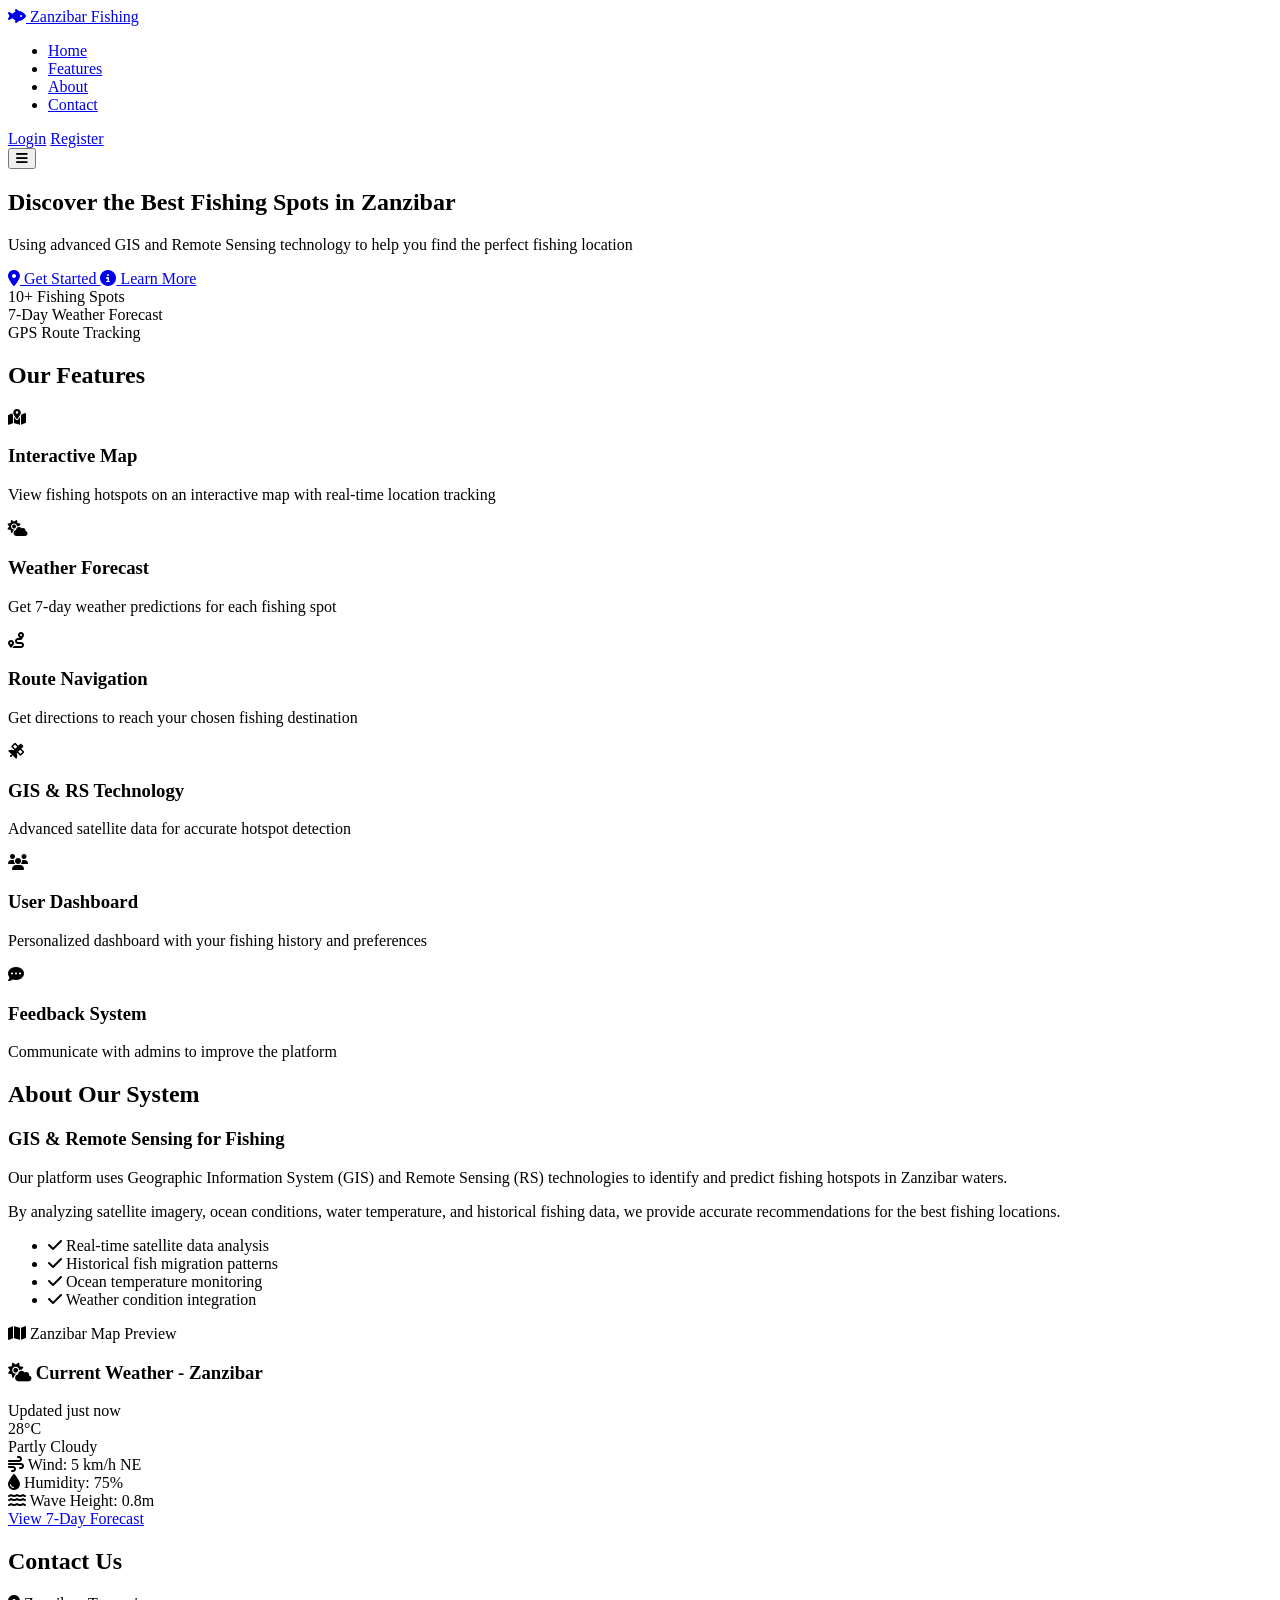
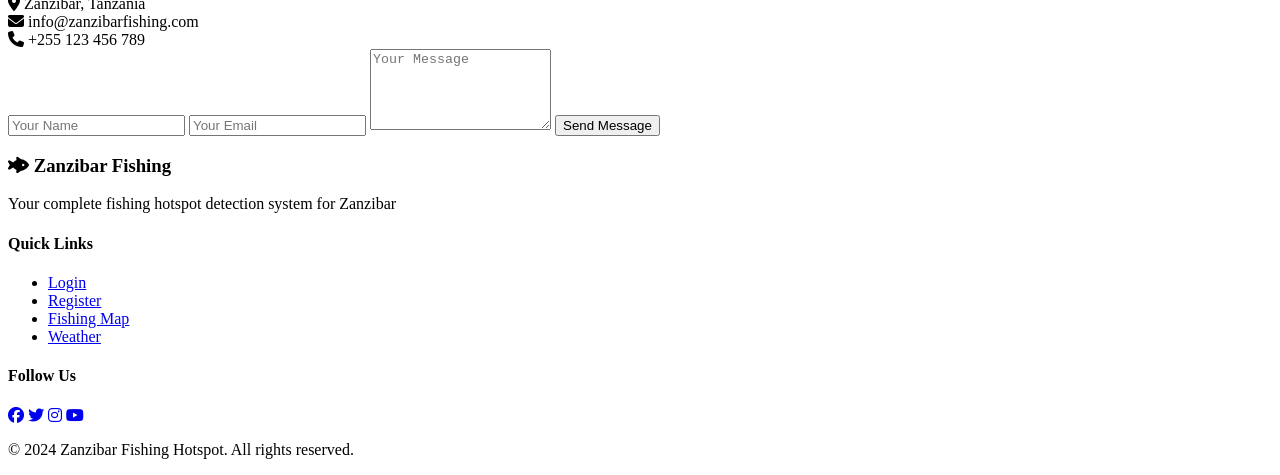
==== index.html @ f2b2fb96 "Add files via upload" ====
<!DOCTYPE html>
<html lang="en">
<head>
  <meta charset="UTF-8">
  <meta name="viewport" content="width=device-width, initial-scale=1.0">
  <meta name="description" content="Zanzibar Fishing Hotspot Detection System - Find the best fishing locations using GIS and Remote Sensing">
  <title>Zanzibar Fishing Hotspot - Find Your Perfect Fishing Spot</title>
  <link rel="stylesheet" href="css/style.css">
  <link rel="stylesheet" href="https://cdnjs.cloudflare.com/ajax/libs/font-awesome/6.4.0/css/all.min.css">
  <link rel="preconnect" href="https://fonts.googleapis.com">
  <link rel="preconnect" href="https://fonts.gstatic.com" crossorigin>
  <link href="https://fonts.googleapis.com/css2?family=Poppins:wght@300;400;500;600;700&display=swap" rel="stylesheet">
</head>
<body>
  <!-- Navigation -->
  <nav class="navbar">
    <div class="nav-container">
      <a href="/" class="logo">
        <i class="fas fa-fish-fins"></i>
        <span>Zanzibar Fishing</span>
      </a>
      <ul class="nav-links">
        <li><a href="#home">Home</a></li>
        <li><a href="#features">Features</a></li>
        <li><a href="#about">About</a></li>
        <li><a href="#contact">Contact</a></li>
      </ul>
      <div class="nav-auth">
        <a href="/login" class="btn btn-outline">Login</a>
        <a href="/register" class="btn btn-primary">Register</a>
      </div>
      <button class="mobile-menu-btn">
        <i class="fas fa-bars"></i>
      </button>
    </div>
  </nav>

  <!-- Hero Section -->
  <section id="home" class="hero">
    <div class="hero-overlay"></div>
    <div class="hero-content">
      <h1>Discover the Best Fishing Spots in Zanzibar</h1>
      <p>Using advanced GIS and Remote Sensing technology to help you find the perfect fishing location</p>
      <div class="hero-buttons">
        <a href="/register" class="btn btn-primary btn-lg">
          <i class="fas fa-map-marker-alt"></i> Get Started
        </a>
        <a href="#features" class="btn btn-outline btn-lg">
          <i class="fas fa-info-circle"></i> Learn More
        </a>
      </div>
      <div class="hero-stats">
        <div class="stat">
          <span class="stat-number">10+</span>
          <span class="stat-label">Fishing Spots</span>
        </div>
        <div class="stat">
          <span class="stat-number">7-Day</span>
          <span class="stat-label">Weather Forecast</span>
        </div>
        <div class="stat">
          <span class="stat-number">GPS</span>
          <span class="stat-label">Route Tracking</span>
        </div>
      </div>
    </div>
  </section>

  <!-- Features Section -->
  <section id="features" class="features">
    <div class="container">
      <h2 class="section-title">Our Features</h2>
      <div class="features-grid">
        <div class="feature-card">
          <div class="feature-icon">
            <i class="fas fa-map-marked-alt"></i>
          </div>
          <h3>Interactive Map</h3>
          <p>View fishing hotspots on an interactive map with real-time location tracking</p>
        </div>
        <div class="feature-card">
          <div class="feature-icon">
            <i class="fas fa-cloud-sun"></i>
          </div>
          <h3>Weather Forecast</h3>
          <p>Get 7-day weather predictions for each fishing spot</p>
        </div>
        <div class="feature-card">
          <div class="feature-icon">
            <i class="fas fa-route"></i>
          </div>
          <h3>Route Navigation</h3>
          <p>Get directions to reach your chosen fishing destination</p>
        </div>
        <div class="feature-card">
          <div class="feature-icon">
            <i class="fas fa-satellite"></i>
          </div>
          <h3>GIS & RS Technology</h3>
          <p>Advanced satellite data for accurate hotspot detection</p>
        </div>
        <div class="feature-card">
          <div class="feature-icon">
            <i class="fas fa-users"></i>
          </div>
          <h3>User Dashboard</h3>
          <p>Personalized dashboard with your fishing history and preferences</p>
        </div>
        <div class="feature-card">
          <div class="feature-icon">
            <i class="fas fa-comment-dots"></i>
          </div>
          <h3>Feedback System</h3>
          <p>Communicate with admins to improve the platform</p>
        </div>
      </div>
    </div>
  </section>

  <!-- About Section -->
  <section id="about" class="about">
    <div class="container">
      <h2 class="section-title">About Our System</h2>
      <div class="about-content">
        <div class="about-text">
          <h3>GIS & Remote Sensing for Fishing</h3>
          <p>Our platform uses Geographic Information System (GIS) and Remote Sensing (RS) technologies to identify and predict fishing hotspots in Zanzibar waters.</p>
          <p>By analyzing satellite imagery, ocean conditions, water temperature, and historical fishing data, we provide accurate recommendations for the best fishing locations.</p>
          <ul class="about-list">
            <li><i class="fas fa-check"></i> Real-time satellite data analysis</li>
            <li><i class="fas fa-check"></i> Historical fish migration patterns</li>
            <li><i class="fas fa-check"></i> Ocean temperature monitoring</li>
            <li><i class="fas fa-check"></i> Weather condition integration</li>
          </ul>
        </div>
        <div class="about-image">
          <div class="map-preview">
            <i class="fas fa-map"></i>
            <span>Zanzibar Map Preview</span>
          </div>
        </div>
      </div>
    </div>
  </section>

  <!-- Current Weather Widget -->
  <section class="weather-widget">
    <div class="container">
      <div class="weather-card">
        <div class="weather-header">
          <h3><i class="fas fa-cloud-sun"></i> Current Weather - Zanzibar</h3>
          <span class="weather-update">Updated just now</span>
        </div>
        <div class="weather-info">
          <div class="weather-main">
            <div class="temp">28°C</div>
            <div class="condition">Partly Cloudy</div>
          </div>
          <div class="weather-details">
            <div class="weather-item">
              <i class="fas fa-wind"></i>
              <span>Wind: 5 km/h NE</span>
            </div>
            <div class="weather-item">
              <i class="fas fa-tint"></i>
              <span>Humidity: 75%</span>
            </div>
            <div class="weather-item">
              <i class="fas fa-water"></i>
              <span>Wave Height: 0.8m</span>
            </div>
          </div>
        </div>
        <a href="/weather" class="btn btn-sm">View 7-Day Forecast</a>
      </div>
    </div>
  </section>

  <!-- Contact Section -->
  <section id="contact" class="contact">
    <div class="container">
      <h2 class="section-title">Contact Us</h2>
      <div class="contact-content">
        <div class="contact-info">
          <div class="contact-item">
            <i class="fas fa-map-marker-alt"></i>
            <span>Zanzibar, Tanzania</span>
          </div>
          <div class="contact-item">
            <i class="fas fa-envelope"></i>
            <span>info@zanzibarfishing.com</span>
          </div>
          <div class="contact-item">
            <i class="fas fa-phone"></i>
            <span>+255 123 456 789</span>
          </div>
        </div>
        <form class="contact-form" id="contactForm">
          <input type="text" placeholder="Your Name" required>
          <input type="email" placeholder="Your Email" required>
          <textarea placeholder="Your Message" rows="5" required></textarea>
          <button type="submit" class="btn btn-primary">Send Message</button>
        </form>
      </div>
    </div>
  </section>

  <!-- Footer -->
  <footer class="footer">
    <div class="container">
      <div class="footer-content">
        <div class="footer-brand">
          <h3><i class="fas fa-fish-fins"></i> Zanzibar Fishing</h3>
          <p>Your complete fishing hotspot detection system for Zanzibar</p>
        </div>
        <div class="footer-links">
          <h4>Quick Links</h4>
          <ul>
            <li><a href="/login">Login</a></li>
            <li><a href="/register">Register</a></li>
            <li><a href="/map">Fishing Map</a></li>
            <li><a href="/weather">Weather</a></li>
          </ul>
        </div>
        <div class="footer-social">
          <h4>Follow Us</h4>
          <div class="social-icons">
            <a href="#"><i class="fab fa-facebook"></i></a>
            <a href="#"><i class="fab fa-twitter"></i></a>
            <a href="#"><i class="fab fa-instagram"></i></a>
            <a href="#"><i class="fab fa-youtube"></i></a>
          </div>
        </div>
      </div>
      <div class="footer-bottom">
        <p>&copy; 2024 Zanzibar Fishing Hotspot. All rights reserved.</p>
      </div>
    </div>
  </footer>

  <script src="js/main.js"></script>
</body>
</html>
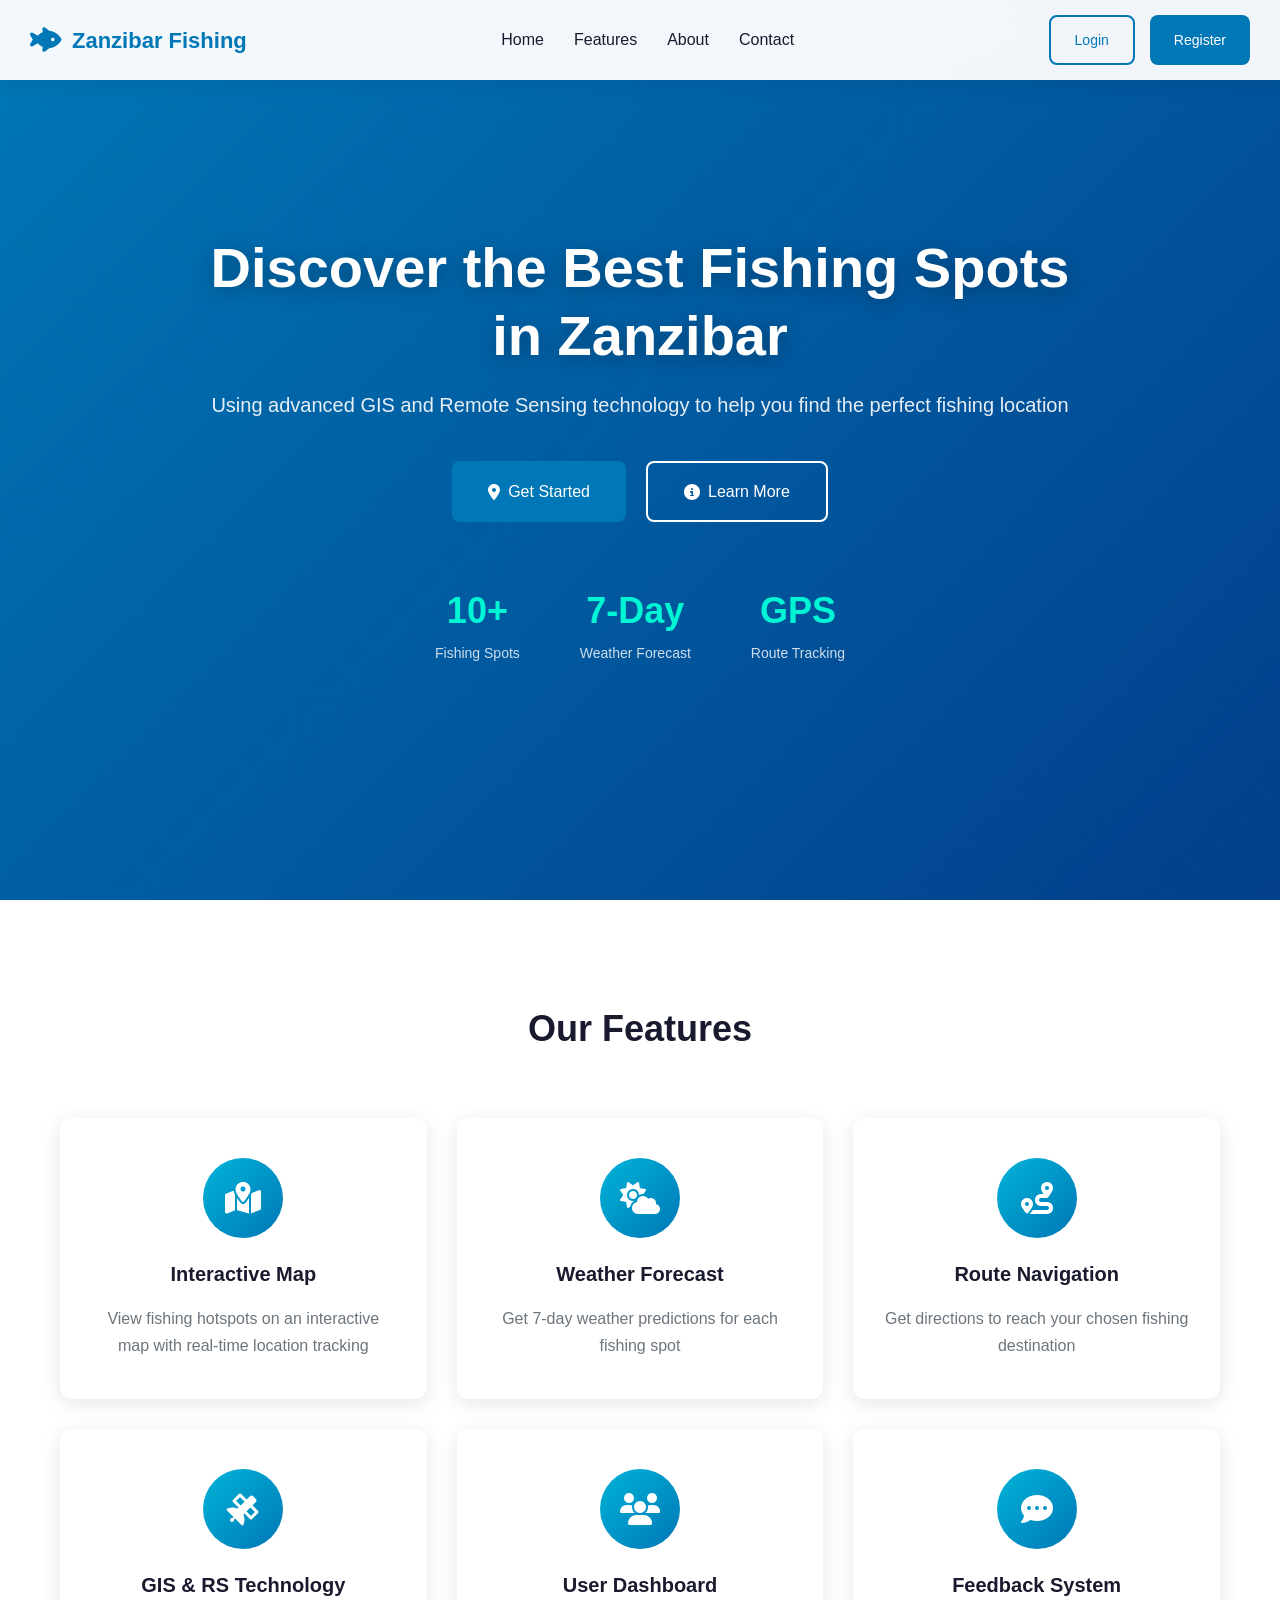
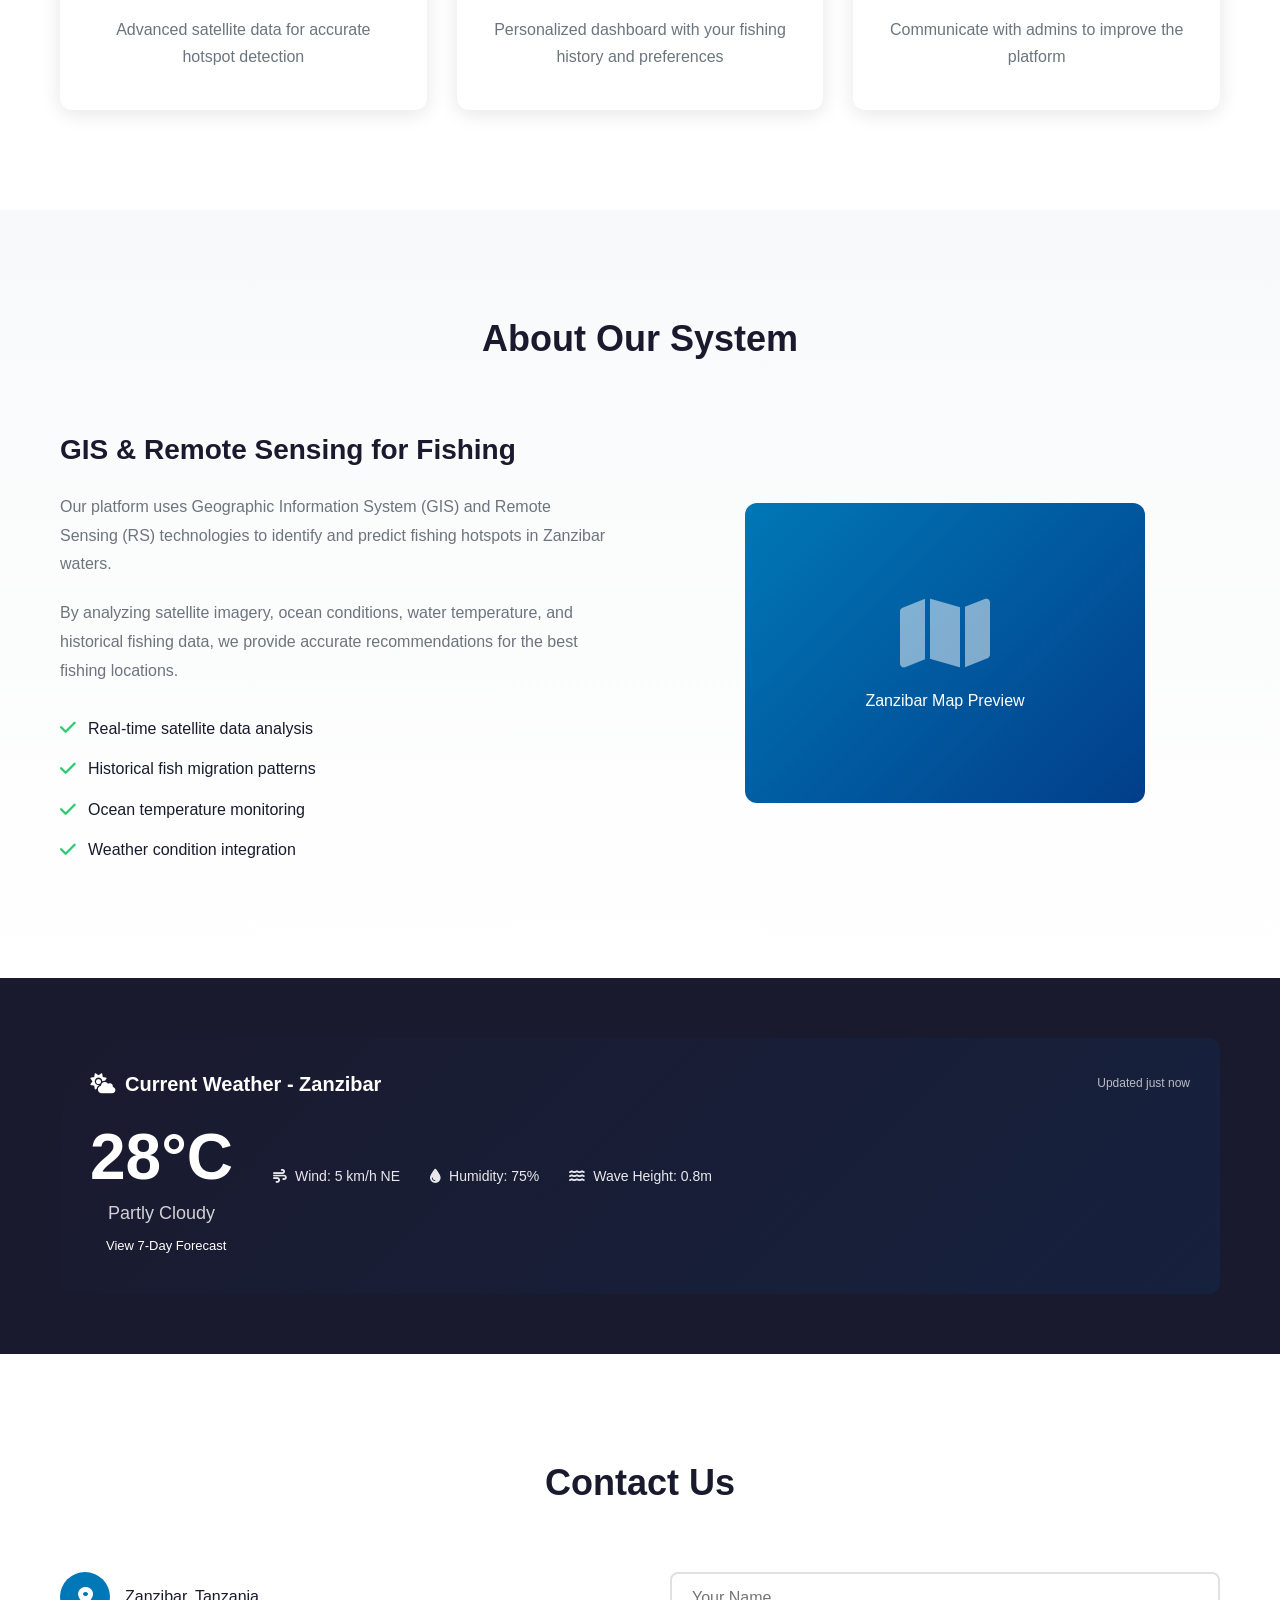
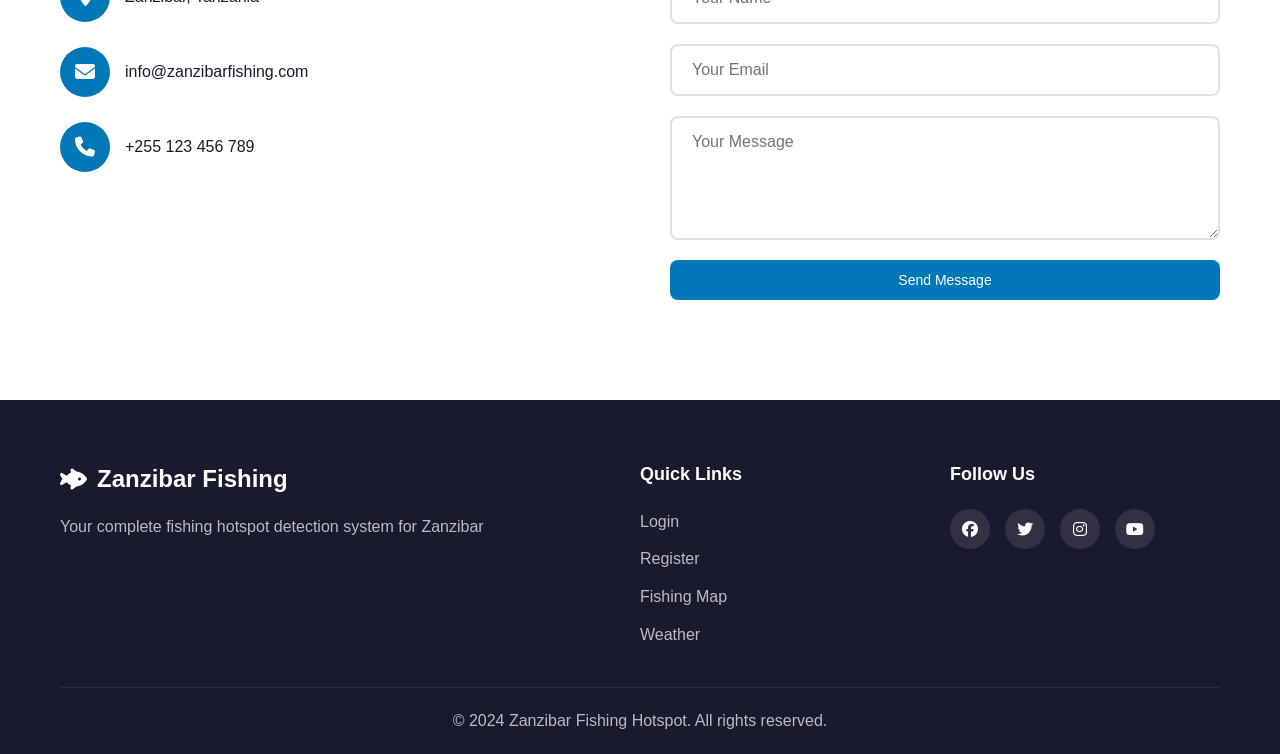
==== commit bbd6d0a2: "Fix HTML encoding issues in index.html" ====
--- a/index.html
+++ b/index.html
@@ -5,7 +5,7 @@
   <meta name="viewport" content="width=device-width, initial-scale=1.0">
   <meta name="description" content="Zanzibar Fishing Hotspot Detection System - Find the best fishing locations using GIS and Remote Sensing">
   <title>Zanzibar Fishing Hotspot - Find Your Perfect Fishing Spot</title>
-  <link rel="stylesheet" href="css/style.css">
+  <link rel="stylesheet" href="style.css">
   <link rel="stylesheet" href="https://cdnjs.cloudflare.com/ajax/libs/font-awesome/6.4.0/css/all.min.css">
   <link rel="preconnect" href="https://fonts.googleapis.com">
   <link rel="preconnect" href="https://fonts.gstatic.com" crossorigin>
@@ -240,4 +240,4 @@
 
   <script src="js/main.js"></script>
 </body>
-</html>+</html>
--- a/style.css
+++ b/style.css
@@ -0,0 +1,663 @@
+/* filepath: public/css/style.css */
+
+/* CSS Variables */
+:root {
+  --primary: #0077b6;
+  --primary-dark: #005f8a;
+  --primary-light: #00b4d8;
+  --secondary: #023e8a;
+  --accent: #00f5d4;
+  --success: #2ecc71;
+  --warning: #f39c12;
+  --danger: #e74c3c;
+  --dark: #1a1a2e;
+  --light: #f8f9fa;
+  --gray: #6c757d;
+  --white: #ffffff;
+  --shadow: 0 4px 20px rgba(0, 0, 0, 0.1);
+  --shadow-lg: 0 10px 40px rgba(0, 0, 0, 0.15);
+  --radius: 12px;
+  --radius-sm: 8px;
+  --transition: all 0.3s ease;
+}
+
+/* Reset & Base */
+* {
+  margin: 0;
+  padding: 0;
+  box-sizing: border-box;
+}
+
+html {
+  scroll-behavior: smooth;
+}
+
+body {
+  font-family: 'Poppins', sans-serif;
+  font-size: 16px;
+  line-height: 1.6;
+  color: var(--dark);
+  background: var(--light);
+  overflow-x: hidden;
+}
+
+a {
+  text-decoration: none;
+  color: inherit;
+}
+
+ul {
+  list-style: none;
+}
+
+img {
+  max-width: 100%;
+  height: auto;
+}
+
+/* Container */
+.container {
+  max-width: 1200px;
+  margin: 0 auto;
+  padding: 0 20px;
+}
+
+/* Buttons */
+.btn {
+  display: inline-flex;
+  align-items: center;
+  justify-content: center;
+  gap: 8px;
+  padding: 12px 24px;
+  border: none;
+  border-radius: var(--radius-sm);
+  font-size: 14px;
+  font-weight: 500;
+  cursor: pointer;
+  transition: var(--transition);
+}
+
+.btn-primary {
+  background: var(--primary);
+  color: var(--white);
+}
+
+.btn-primary:hover {
+  background: var(--primary-dark);
+  transform: translateY(-2px);
+  box-shadow: var(--shadow);
+}
+
+.btn-secondary {
+  background: var(--secondary);
+  color: var(--white);
+}
+
+.btn-outline {
+  background: transparent;
+  border: 2px solid var(--primary);
+  color: var(--primary);
+}
+
+.btn-outline:hover {
+  background: var(--primary);
+  color: var(--white);
+}
+
+.btn-sm {
+  padding: 8px 16px;
+  font-size: 13px;
+}
+
+.btn-lg {
+  padding: 16px 32px;
+  font-size: 16px;
+}
+
+.btn-block {
+  width: 100%;
+}
+
+/* Navbar */
+.navbar {
+  position: fixed;
+  top: 0;
+  left: 0;
+  right: 0;
+  z-index: 1000;
+  background: rgba(255, 255, 255, 0.95);
+  backdrop-filter: blur(10px);
+  box-shadow: 0 2px 20px rgba(0, 0, 0, 0.08);
+}
+
+.nav-container {
+  max-width: 1400px;
+  margin: 0 auto;
+  padding: 15px 30px;
+  display: flex;
+  align-items: center;
+  justify-content: space-between;
+}
+
+.logo {
+  display: flex;
+  align-items: center;
+  gap: 10px;
+  font-size: 22px;
+  font-weight: 700;
+  color: var(--primary);
+}
+
+.logo i {
+  font-size: 28px;
+}
+
+.nav-links {
+  display: flex;
+  gap: 30px;
+}
+
+.nav-links a {
+  font-weight: 500;
+  color: var(--dark);
+  transition: var(--transition);
+  position: relative;
+}
+
+.nav-links a::after {
+  content: '';
+  position: absolute;
+  bottom: -5px;
+  left: 0;
+  width: 0;
+  height: 2px;
+  background: var(--primary);
+  transition: var(--transition);
+}
+
+.nav-links a:hover::after {
+  width: 100%;
+}
+
+.nav-links a:hover {
+  color: var(--primary);
+}
+
+.nav-auth {
+  display: flex;
+  gap: 15px;
+}
+
+.mobile-menu-btn {
+  display: none;
+  background: none;
+  border: none;
+  font-size: 24px;
+  cursor: pointer;
+  color: var(--dark);
+}
+
+/* Hero Section */
+.hero {
+  position: relative;
+  min-height: 100vh;
+  display: flex;
+  align-items: center;
+  justify-content: center;
+  background: linear-gradient(135deg, #0077b6 0%, #023e8a 100%);
+  overflow: hidden;
+}
+
+.hero-overlay {
+  position: absolute;
+  inset: 0;
+  background: url('data:image/svg+xml,<svg xmlns="http://www.w3.org/2000/svg" viewBox="0 0 100 100"><circle cx="50" cy="50" r="40" fill="none" stroke="rgba(255,255,255,0.1)" stroke-width="0.5"/></svg>') repeat;
+  background-size: 50px 50px;
+  opacity: 0.3;
+}
+
+.hero-content {
+  position: relative;
+  text-align: center;
+  color: var(--white);
+  padding: 20px;
+  max-width: 900px;
+}
+
+.hero-content h1 {
+  font-size: 56px;
+  font-weight: 700;
+  margin-bottom: 20px;
+  line-height: 1.2;
+  text-shadow: 0 4px 20px rgba(0, 0, 0, 0.3);
+}
+
+.hero-content p {
+  font-size: 20px;
+  margin-bottom: 40px;
+  opacity: 0.9;
+}
+
+.hero-buttons {
+  display: flex;
+  gap: 20px;
+  justify-content: center;
+  flex-wrap: wrap;
+  margin-bottom: 60px;
+}
+
+.hero-buttons .btn {
+  padding: 16px 36px;
+  font-size: 16px;
+}
+
+.hero-buttons .btn-outline {
+  border-color: var(--white);
+  color: var(--white);
+}
+
+.hero-buttons .btn-outline:hover {
+  background: var(--white);
+  color: var(--primary);
+}
+
+.hero-stats {
+  display: flex;
+  gap: 60px;
+  justify-content: center;
+  flex-wrap: wrap;
+}
+
+.stat {
+  text-align: center;
+}
+
+.stat-number {
+  display: block;
+  font-size: 36px;
+  font-weight: 700;
+  color: var(--accent);
+}
+
+.stat-label {
+  font-size: 14px;
+  opacity: 0.8;
+}
+
+/* Features Section */
+.features {
+  padding: 100px 0;
+  background: var(--white);
+}
+
+.section-title {
+  text-align: center;
+  font-size: 36px;
+  font-weight: 700;
+  margin-bottom: 60px;
+  color: var(--dark);
+}
+
+.features-grid {
+  display: grid;
+  grid-template-columns: repeat(auto-fit, minmax(300px, 1fr));
+  gap: 30px;
+}
+
+.feature-card {
+  padding: 40px 30px;
+  background: var(--white);
+  border-radius: var(--radius);
+  box-shadow: var(--shadow);
+  text-align: center;
+  transition: var(--transition);
+}
+
+.feature-card:hover {
+  transform: translateY(-10px);
+  box-shadow: var(--shadow-lg);
+}
+
+.feature-icon {
+  width: 80px;
+  height: 80px;
+  margin: 0 auto 20px;
+  display: flex;
+  align-items: center;
+  justify-content: center;
+  background: linear-gradient(135deg, var(--primary-light), var(--primary));
+  border-radius: 50%;
+  color: var(--white);
+  font-size: 32px;
+}
+
+.feature-card h3 {
+  font-size: 20px;
+  margin-bottom: 15px;
+  color: var(--dark);
+}
+
+.feature-card p {
+  color: var(--gray);
+  line-height: 1.7;
+}
+
+/* About Section */
+.about {
+  padding: 100px 0;
+  background: linear-gradient(180deg, var(--light) 0%, var(--white) 100%);
+}
+
+.about-content {
+  display: grid;
+  grid-template-columns: 1fr 1fr;
+  gap: 60px;
+  align-items: center;
+}
+
+.about-text h3 {
+  font-size: 28px;
+  margin-bottom: 20px;
+  color: var(--dark);
+}
+
+.about-text p {
+  color: var(--gray);
+  margin-bottom: 20px;
+  line-height: 1.8;
+}
+
+.about-list {
+  margin-top: 30px;
+}
+
+.about-list li {
+  display: flex;
+  align-items: center;
+  gap: 12px;
+  margin-bottom: 15px;
+  color: var(--dark);
+}
+
+.about-list li i {
+  color: var(--success);
+  font-size: 18px;
+}
+
+.about-image {
+  display: flex;
+  align-items: center;
+  justify-content: center;
+}
+
+.map-preview {
+  width: 100%;
+  max-width: 400px;
+  height: 300px;
+  background: linear-gradient(135deg, var(--primary), var(--secondary));
+  border-radius: var(--radius);
+  display: flex;
+  flex-direction: column;
+  align-items: center;
+  justify-content: center;
+  color: var(--white);
+  gap: 15px;
+}
+
+.map-preview i {
+  font-size: 80px;
+  opacity: 0.5;
+}
+
+/* Weather Widget */
+.weather-widget {
+  padding: 60px 0;
+  background: var(--dark);
+}
+
+.weather-card {
+  background: linear-gradient(135deg, #1a1a2e 0%, #16213e 100%);
+  border-radius: var(--radius);
+  padding: 30px;
+  color: var(--white);
+}
+
+.weather-header {
+  display: flex;
+  justify-content: space-between;
+  align-items: center;
+  margin-bottom: 25px;
+}
+
+.weather-header h3 {
+  display: flex;
+  align-items: center;
+  gap: 10px;
+  font-size: 20px;
+}
+
+.weather-update {
+  font-size: 12px;
+  opacity: 0.7;
+}
+
+.weather-info {
+  display: flex;
+  gap: 40px;
+  align-items: center;
+  flex-wrap: wrap;
+}
+
+.weather-main {
+  text-align: center;
+}
+
+.temp {
+  font-size: 64px;
+  font-weight: 700;
+  line-height: 1;
+}
+
+.condition {
+  font-size: 18px;
+  opacity: 0.8;
+  margin-top: 10px;
+}
+
+.weather-details {
+  display: flex;
+  gap: 30px;
+  flex-wrap: wrap;
+}
+
+.weather-item {
+  display: flex;
+  align-items: center;
+  gap: 8px;
+  font-size: 14px;
+  opacity: 0.9;
+}
+
+/* Contact Section */
+.contact {
+  padding: 100px 0;
+  background: var(--white);
+}
+
+.contact-content {
+  display: grid;
+  grid-template-columns: 1fr 1fr;
+  gap: 60px;
+}
+
+.contact-info {
+  display: flex;
+  flex-direction: column;
+  gap: 25px;
+}
+
+.contact-item {
+  display: flex;
+  align-items: center;
+  gap: 15px;
+  font-size: 16px;
+}
+
+.contact-item i {
+  width: 50px;
+  height: 50px;
+  display: flex;
+  align-items: center;
+  justify-content: center;
+  background: var(--primary);
+  color: var(--white);
+  border-radius: 50%;
+  font-size: 20px;
+}
+
+.contact-form {
+  display: flex;
+  flex-direction: column;
+  gap: 20px;
+}
+
+.contact-form input,
+.contact-form textarea {
+  padding: 15px 20px;
+  border: 2px solid #e0e0e0;
+  border-radius: var(--radius-sm);
+  font-size: 16px;
+  font-family: inherit;
+  transition: var(--transition);
+}
+
+.contact-form input:focus,
+.contact-form textarea:focus {
+  outline: none;
+  border-color: var(--primary);
+}
+
+/* Footer */
+.footer {
+  background: var(--dark);
+  color: var(--white);
+  padding: 60px 0 20px;
+}
+
+.footer-content {
+  display: grid;
+  grid-template-columns: 2fr 1fr 1fr;
+  gap: 40px;
+  margin-bottom: 40px;
+}
+
+.footer-brand h3 {
+  display: flex;
+  align-items: center;
+  gap: 10px;
+  margin-bottom: 15px;
+  font-size: 24px;
+}
+
+.footer-brand p {
+  opacity: 0.7;
+  line-height: 1.7;
+}
+
+.footer-links h4,
+.footer-social h4 {
+  margin-bottom: 20px;
+  font-size: 18px;
+}
+
+.footer-links ul {
+  display: flex;
+  flex-direction: column;
+  gap: 12px;
+}
+
+.footer-links a {
+  opacity: 0.7;
+  transition: var(--transition);
+}
+
+.footer-links a:hover {
+  opacity: 1;
+  color: var(--primary-light);
+}
+
+.social-icons {
+  display: flex;
+  gap: 15px;
+}
+
+.social-icons a {
+  width: 40px;
+  height: 40px;
+  display: flex;
+  align-items: center;
+  justify-content: center;
+  background: rgba(255, 255, 255, 0.1);
+  border-radius: 50%;
+  transition: var(--transition);
+}
+
+.social-icons a:hover {
+  background: var(--primary);
+  transform: translateY(-3px);
+}
+
+.footer-bottom {
+  text-align: center;
+  padding-top: 20px;
+  border-top: 1px solid rgba(255, 255, 255, 0.1);
+  opacity: 0.7;
+}
+
+/* Responsive */
+@media (max-width: 992px) {
+  .nav-links,
+  .nav-auth {
+    display: none;
+  }
+
+  .mobile-menu-btn {
+    display: block;
+  }
+
+  .hero-content h1 {
+    font-size: 40px;
+  }
+
+  .about-content,
+  .contact-content {
+    grid-template-columns: 1fr;
+  }
+
+  .footer-content {
+    grid-template-columns: 1fr;
+    text-align: center;
+  }
+
+  .social-icons {
+    justify-content: center;
+  }
+}
+
+@media (max-width: 576px) {
+  .hero-content h1 {
+    font-size: 32px;
+  }
+
+  .hero-stats {
+    gap: 30px;
+  }
+
+  .stat-number {
+    font-size: 28px;
+  }
+
+  .section-title {
+    font-size: 28px;
+  }
+}
